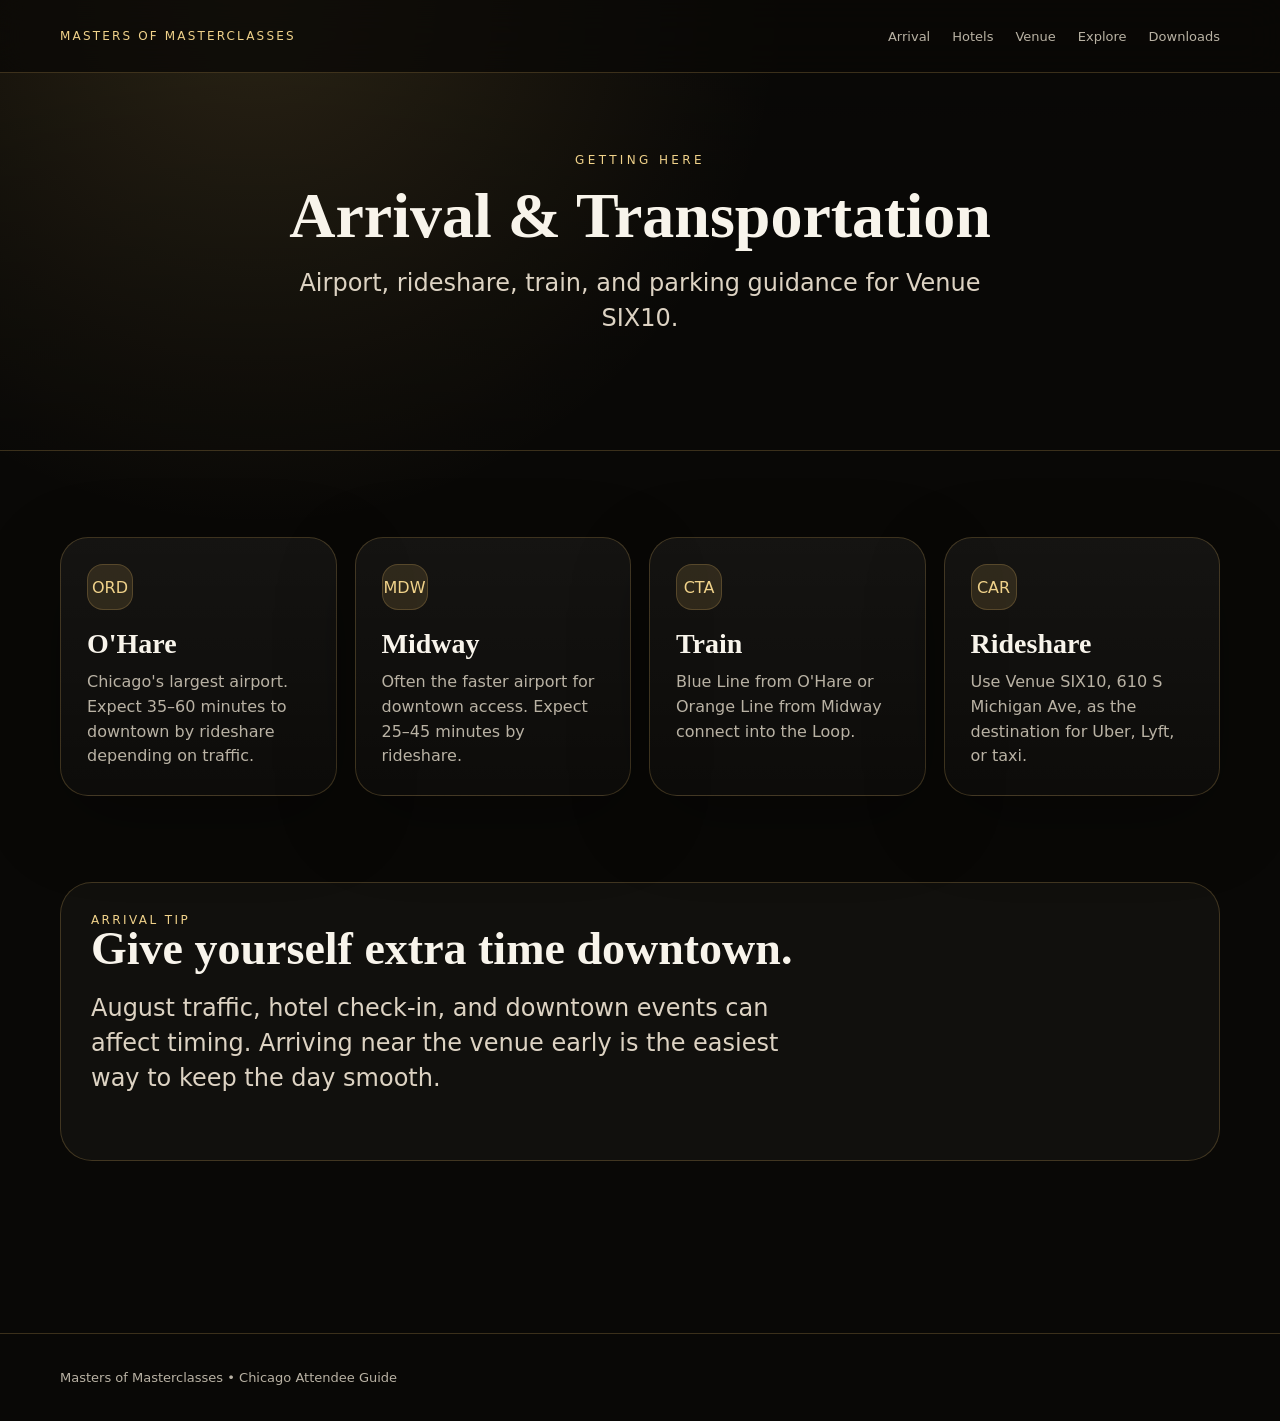
==== arrival.html @ bb9c548b "Add files via upload" ====
<!doctype html><html lang="en"><head><meta charset="utf-8"><meta name="viewport" content="width=device-width,initial-scale=1"><title>Arrival | Masters Chicago Attendee Guide</title><link rel="stylesheet" href="styles.css"></head><body><nav class="nav"><div class="wrap navin"><a class="brand" href="index.html">Masters of Masterclasses</a><div class="links"><a href="arrival.html">Arrival</a><a href="hotels.html">Hotels</a><a href="venue.html">Venue</a><a href="explore.html">Explore</a><a href="guides.html">Downloads</a></div></div></nav><section class="hero small"><div class="hero-content wrap"><div class="eyebrow">Getting Here</div><h1 class="h2">Arrival & Transportation</h1><p class="lead">Airport, rideshare, train, and parking guidance for Venue SIX10.</p></div></section><main class="section wrap"><div class="grid"><div class="card"><div class="icon">ORD</div><h3>O'Hare</h3><p>Chicago's largest airport. Expect 35–60 minutes to downtown by rideshare depending on traffic.</p></div><div class="card"><div class="icon">MDW</div><h3>Midway</h3><p>Often the faster airport for downtown access. Expect 25–45 minutes by rideshare.</p></div><div class="card"><div class="icon">CTA</div><h3>Train</h3><p>Blue Line from O'Hare or Orange Line from Midway connect into the Loop.</p></div><div class="card"><div class="icon">CAR</div><h3>Rideshare</h3><p>Use Venue SIX10, 610 S Michigan Ave, as the destination for Uber, Lyft, or taxi.</p></div></div><section class="section"><div class="panel"><div class="kicker">Arrival Tip</div><h2 class="h2" style="font-size:46px">Give yourself extra time downtown.</h2><p class="lead" style="margin-left:0">August traffic, hotel check-in, and downtown events can affect timing. Arriving near the venue early is the easiest way to keep the day smooth.</p></div></section></main><div class="mobilebar"><a href="index.html">Home</a><a href="arrival.html">Arrival</a><a href="hotels.html">Hotels</a><a href="venue.html">Venue</a><a href="guides.html">Guides</a></div><footer class="footer"><div class="wrap">Masters of Masterclasses • Chicago Attendee Guide</div></footer></body></html>
---- styles.css ----
:root{--bg:#090806;--panel:#11100d;--panel2:#171510;--gold:#c7a45b;--gold2:#f0d28a;--muted:#b9b2a4;--text:#f8f4eb;--line:rgba(199,164,91,.26)}*{box-sizing:border-box}body{margin:0;background:radial-gradient(circle at 20% 0%,rgba(199,164,91,.18),transparent 30%),var(--bg);color:var(--text);font-family:Inter,system-ui,-apple-system,Segoe UI,sans-serif}a{color:inherit;text-decoration:none}.wrap{width:min(1160px,92vw);margin:auto}.nav{position:sticky;top:0;z-index:10;background:rgba(9,8,6,.78);backdrop-filter:blur(18px);border-bottom:1px solid var(--line)}.navin{height:72px;display:flex;align-items:center;justify-content:space-between}.brand{letter-spacing:.18em;text-transform:uppercase;font-size:12px;color:var(--gold2)}.links{display:flex;gap:22px;font-size:13px;color:var(--muted)}.links a:hover{color:var(--text)}.hero{min-height:72vh;display:grid;place-items:center;text-align:center;position:relative;overflow:hidden;border-bottom:1px solid var(--line)}.hero:before{content:"";position:absolute;inset:0;background:linear-gradient(to bottom,rgba(0,0,0,.15),rgba(9,8,6,.95)),url('https://images.unsplash.com/photo-1494522855154-9297ac14b55f?q=80&w=1800&auto=format&fit=crop') center/cover;opacity:.42}.hero.small{min-height:42vh}.hero.small:before{opacity:.28}.hero-content{position:relative;padding:80px 0}.eyebrow{color:var(--gold2);font-size:12px;letter-spacing:.28em;text-transform:uppercase;margin-bottom:18px}.h1{font-family:Georgia,serif;font-size:clamp(48px,8vw,104px);line-height:.92;margin:0 0 22px}.h2{font-family:Georgia,serif;font-size:clamp(36px,5vw,72px);line-height:.96;margin:0 0 20px}.lead{font-size:clamp(18px,2vw,24px);color:#ddd3c3;max-width:720px;margin:0 auto 34px;line-height:1.45}.btns{display:flex;gap:14px;justify-content:center;flex-wrap:wrap}.btn{padding:14px 20px;border:1px solid var(--line);border-radius:999px;background:rgba(199,164,91,.12);color:var(--text);font-weight:600}.btn.primary{background:linear-gradient(135deg,var(--gold),#81662e);color:#090806}.section{padding:86px 0}.grid{display:grid;grid-template-columns:repeat(4,1fr);gap:18px}.card{background:linear-gradient(180deg,rgba(255,255,255,.05),rgba(255,255,255,.02));border:1px solid var(--line);border-radius:28px;padding:26px;min-height:210px;box-shadow:0 24px 80px rgba(0,0,0,.28)}.card h3{font-family:Georgia,serif;font-size:28px;margin:18px 0 10px}.card p{color:var(--muted);line-height:1.55;margin:0}.icon{width:46px;height:46px;border-radius:16px;display:grid;place-items:center;background:rgba(199,164,91,.16);border:1px solid var(--line);color:var(--gold2)}.split{display:grid;grid-template-columns:1fr 1fr;gap:28px;align-items:start}.panel{background:var(--panel);border:1px solid var(--line);border-radius:32px;padding:30px}.kicker{color:var(--gold2);letter-spacing:.2em;text-transform:uppercase;font-size:12px}.list{display:grid;gap:14px}.row{padding:18px;border:1px solid rgba(255,255,255,.08);border-radius:20px;background:rgba(255,255,255,.03);display:flex;gap:16px;align-items:flex-start}.num{min-width:34px;height:34px;border-radius:50%;display:grid;place-items:center;background:var(--gold);color:#090806;font-weight:800}.row h3{margin:0 0 5px;font-size:18px}.row p{margin:0;color:var(--muted);line-height:1.45}.map{width:100%;border-radius:28px;border:1px solid var(--line);filter:saturate(.35) brightness(.72) contrast(1.08);max-height:520px;object-fit:cover}.note{font-size:13px;color:var(--muted);line-height:1.5}.footer{border-top:1px solid var(--line);padding:36px 0;color:var(--muted);font-size:13px}.mobilebar{display:none}.download{display:flex;align-items:center;justify-content:space-between;gap:20px}.pill{border:1px solid var(--line);border-radius:999px;padding:7px 12px;color:var(--gold2);font-size:12px}.concierge{position:fixed;right:18px;bottom:18px;z-index:20}.concierge .btn{box-shadow:0 18px 50px rgba(0,0,0,.4)}@media(max-width:850px){.links{display:none}.hero{min-height:68vh}.grid,.split{grid-template-columns:1fr}.section{padding:54px 0}.card{min-height:auto}.mobilebar{position:fixed;bottom:0;left:0;right:0;z-index:30;display:grid;grid-template-columns:repeat(5,1fr);background:rgba(9,8,6,.88);backdrop-filter:blur(18px);border-top:1px solid var(--line)}.mobilebar a{text-align:center;padding:12px 4px;font-size:11px;color:var(--muted)}.concierge{bottom:64px}.footer{padding-bottom:90px}.download{align-items:flex-start;flex-direction:column}}
.map-actual{filter:none;max-height:520px;object-fit:cover;object-position:center;border-color:rgba(199,164,91,.35)}
.venue-panel{min-height:260px;display:flex;flex-direction:column;justify-content:center}.compact-section{padding-top:64px;padding-bottom:54px}.plan-note{max-width:860px;margin:0 auto}.explore-hero:before{background:linear-gradient(90deg,rgba(9,8,6,.98) 0%,rgba(9,8,6,.70) 38%,rgba(9,8,6,.28) 100%),linear-gradient(to bottom,rgba(0,0,0,.05),rgba(9,8,6,.93)),url('assets/explore-chicago-food-hero.png') center/cover;opacity:.88}.explore-grid .card{min-height:260px}.feature-card .pill{display:inline-block;margin-top:18px}.feature-card h3{margin-top:12px}.explore-note{margin-top:42px}
@media(max-width:850px){.map-actual{max-height:360px}.explore-grid .card{min-height:auto}}

.explore-intro{display:grid;grid-template-columns:1.1fr .9fr;gap:22px;align-items:stretch;margin-bottom:28px}.mini-list{display:grid;gap:12px}.mini-item{padding:16px 18px;border:1px solid rgba(255,255,255,.08);border-radius:18px;background:rgba(255,255,255,.03);color:var(--muted);line-height:1.45}.mini-item strong{color:var(--text)}.explore-grid{grid-template-columns:repeat(3,1fr)}.explore-grid .card{min-height:250px}.explore-card-top{display:flex;justify-content:space-between;align-items:center;gap:14px}.tagline{color:var(--gold2);font-size:12px;letter-spacing:.16em;text-transform:uppercase}.card-link{margin-top:18px;color:var(--gold2);font-size:13px;font-weight:700}.venue-note{margin-top:24px}
@media(max-width:850px){.explore-intro{grid-template-columns:1fr}.explore-grid{grid-template-columns:1fr}.explore-hero:before{background-position:center}}
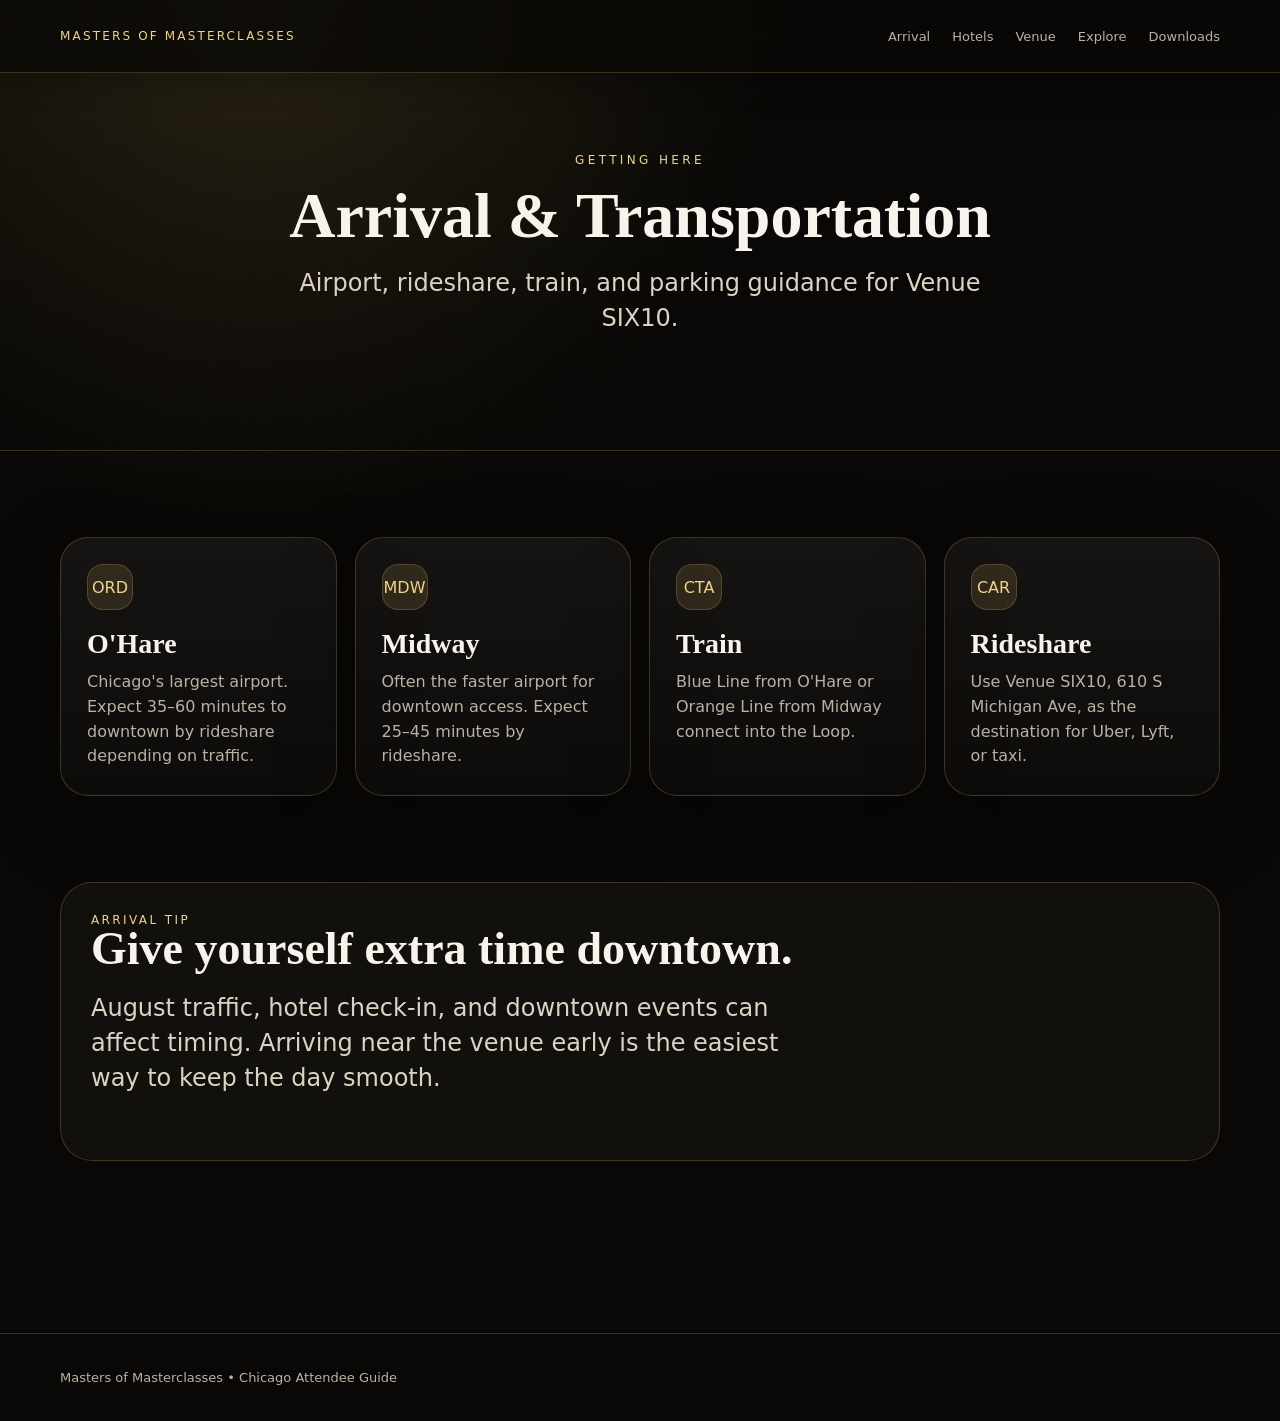
==== commit 246cc9f3: "Add files via upload" ====
--- a/arrival.html
+++ b/arrival.html
@@ -1 +1 @@
-<!doctype html><html lang="en"><head><meta charset="utf-8"><meta name="viewport" content="width=device-width,initial-scale=1"><title>Arrival | Masters Chicago Attendee Guide</title><link rel="stylesheet" href="styles.css"></head><body><nav class="nav"><div class="wrap navin"><a class="brand" href="index.html">Masters of Masterclasses</a><div class="links"><a href="arrival.html">Arrival</a><a href="hotels.html">Hotels</a><a href="venue.html">Venue</a><a href="explore.html">Explore</a><a href="guides.html">Downloads</a></div></div></nav><section class="hero small"><div class="hero-content wrap"><div class="eyebrow">Getting Here</div><h1 class="h2">Arrival & Transportation</h1><p class="lead">Airport, rideshare, train, and parking guidance for Venue SIX10.</p></div></section><main class="section wrap"><div class="grid"><div class="card"><div class="icon">ORD</div><h3>O'Hare</h3><p>Chicago's largest airport. Expect 35–60 minutes to downtown by rideshare depending on traffic.</p></div><div class="card"><div class="icon">MDW</div><h3>Midway</h3><p>Often the faster airport for downtown access. Expect 25–45 minutes by rideshare.</p></div><div class="card"><div class="icon">CTA</div><h3>Train</h3><p>Blue Line from O'Hare or Orange Line from Midway connect into the Loop.</p></div><div class="card"><div class="icon">CAR</div><h3>Rideshare</h3><p>Use Venue SIX10, 610 S Michigan Ave, as the destination for Uber, Lyft, or taxi.</p></div></div><section class="section"><div class="panel"><div class="kicker">Arrival Tip</div><h2 class="h2" style="font-size:46px">Give yourself extra time downtown.</h2><p class="lead" style="margin-left:0">August traffic, hotel check-in, and downtown events can affect timing. Arriving near the venue early is the easiest way to keep the day smooth.</p></div></section></main><div class="mobilebar"><a href="index.html">Home</a><a href="arrival.html">Arrival</a><a href="hotels.html">Hotels</a><a href="venue.html">Venue</a><a href="guides.html">Guides</a></div><footer class="footer"><div class="wrap">Masters of Masterclasses • Chicago Attendee Guide</div></footer></body></html>
+<!doctype html><html lang="en"><head><meta charset="utf-8"><meta name="viewport" content="width=device-width,initial-scale=1"><title>Arrival | Masters Chicago Attendee Guide</title><link rel="stylesheet" href="styles.css"></head><body><nav class="nav"><div class="wrap navin"><a class="brand" href="index.html">Masters of Masterclasses</a><div class="links"><a href="arrival.html">Arrival</a><a href="hotels.html">Hotels</a><a href="venue.html">Venue</a><a href="explore.html">Explore</a><a href="guides.html">Downloads</a></div></div></nav><section class="hero small"><div class="hero-content wrap"><div class="eyebrow">Getting Here</div><h1 class="h2">Arrival & Transportation</h1><p class="lead">Airport, rideshare, train, and parking guidance for Venue SIX10.</p></div></section><main class="section wrap"><div class="grid"><div class="card"><div class="icon">ORD</div><h3>O'Hare</h3><p>Chicago's largest airport. Expect 35–60 minutes to downtown by rideshare depending on traffic.</p></div><div class="card"><div class="icon">MDW</div><h3>Midway</h3><p>Often the faster airport for downtown access. Expect 25–45 minutes by rideshare.</p></div><div class="card"><div class="icon">CTA</div><h3>Train</h3><p>Blue Line from O'Hare or Orange Line from Midway connect into the Loop.</p></div><div class="card"><div class="icon">CAR</div><h3>Rideshare</h3><p>Use Venue SIX10, 610 S Michigan Ave, as the destination for Uber, Lyft, or taxi.</p></div></div><section class="section"><div class="panel"><div class="kicker">Arrival Tip</div><h2 class="h2" style="font-size:46px">Give yourself extra time downtown.</h2><p class="lead" style="margin-left:0">August traffic, hotel check-in, and downtown events can affect timing. Arriving near the venue early is the easiest way to keep the day smooth.</p></div></section></main><div class="mobilebar"><a href="index.html">Home</a><a href="arrival.html">Arrival</a><a href="hotels.html">Hotels</a><a href="venue.html">Venue</a><a href="explore.html">Explore</a><a href="guides.html">Guides</a></div><footer class="footer"><div class="wrap">Masters of Masterclasses • Chicago Attendee Guide</div></footer></body></html>
--- a/styles.css
+++ b/styles.css
@@ -5,3 +5,20 @@
 
 .explore-intro{display:grid;grid-template-columns:1.1fr .9fr;gap:22px;align-items:stretch;margin-bottom:28px}.mini-list{display:grid;gap:12px}.mini-item{padding:16px 18px;border:1px solid rgba(255,255,255,.08);border-radius:18px;background:rgba(255,255,255,.03);color:var(--muted);line-height:1.45}.mini-item strong{color:var(--text)}.explore-grid{grid-template-columns:repeat(3,1fr)}.explore-grid .card{min-height:250px}.explore-card-top{display:flex;justify-content:space-between;align-items:center;gap:14px}.tagline{color:var(--gold2);font-size:12px;letter-spacing:.16em;text-transform:uppercase}.card-link{margin-top:18px;color:var(--gold2);font-size:13px;font-weight:700}.venue-note{margin-top:24px}
 @media(max-width:850px){.explore-intro{grid-template-columns:1fr}.explore-grid{grid-template-columns:1fr}.explore-hero:before{background-position:center}}
+
+/* Mobile polish pass */
+html{scroll-behavior:smooth}body{overflow-x:hidden}.hero-content,.section{isolation:isolate}.map{display:block}.nav{box-shadow:0 10px 30px rgba(0,0,0,.28)}
+@media(max-width:850px){
+  .wrap{width:min(100% - 32px, 720px)}
+  .navin{height:62px}.brand{font-size:10px;letter-spacing:.14em;max-width:220px;line-height:1.35}
+  .hero{min-height:auto;padding:76px 0 54px}.hero.small{min-height:auto;padding:54px 0 38px}.hero-content{padding:0;text-align:left}.hero .btns{justify-content:flex-start}.hero:before{background-position:center;opacity:.34}.explore-hero:before{background-position:center right;opacity:.72}
+  .eyebrow{font-size:10px;letter-spacing:.22em;margin-bottom:14px}.h1{font-size:clamp(42px,15vw,64px);line-height:.95}.h2{font-size:clamp(34px,12vw,52px);line-height:1}.lead{font-size:16px;line-height:1.55;margin-bottom:24px;max-width:100%}
+  .btns{gap:10px}.btn{width:100%;text-align:center;padding:13px 16px}.panel .btns .btn{width:100%}
+  .section{padding:44px 0}.compact-section{padding-top:36px;padding-bottom:32px}.grid{grid-template-columns:1fr!important;gap:14px}.card{border-radius:22px;padding:20px;min-height:auto}.card h3{font-size:24px;margin:14px 0 8px}.icon{width:42px;height:42px;border-radius:14px}.panel{border-radius:24px;padding:22px}.split{gap:18px}.row{padding:16px;border-radius:18px}.row h3{font-size:17px}.num{min-width:32px;height:32px}
+  .map,.map-actual{max-height:310px;min-height:260px;width:100%;object-fit:cover;border-radius:22px}.note{font-size:12px;margin-top:10px}.venue-panel{min-height:auto}.plan-note{margin-top:10px}.download{gap:14px}.concierge{display:none}
+  .mobilebar{grid-template-columns:repeat(6,1fr);padding-bottom:env(safe-area-inset-bottom)}.mobilebar a{font-size:10px;padding:10px 2px 11px;line-height:1.1}.footer{padding-bottom:88px;text-align:center}
+  .explore-intro{gap:14px;margin-bottom:18px}.mini-item{padding:14px 15px}.explore-grid{gap:14px}.explore-card-top{align-items:flex-start}.tagline{font-size:10px}.card-link{font-size:12px}.explore-note{margin-top:24px}
+}
+@media(max-width:430px){
+  .wrap{width:min(100% - 24px, 720px)}.brand{max-width:180px}.h1{font-size:44px}.h2{font-size:36px}.lead{font-size:15px}.hero{padding-top:64px}.card,.panel{padding:18px}.row{gap:12px}.map,.map-actual{max-height:280px;min-height:240px}.mobilebar a{font-size:9.5px}.pill{font-size:11px}.kicker{font-size:10px}
+}
